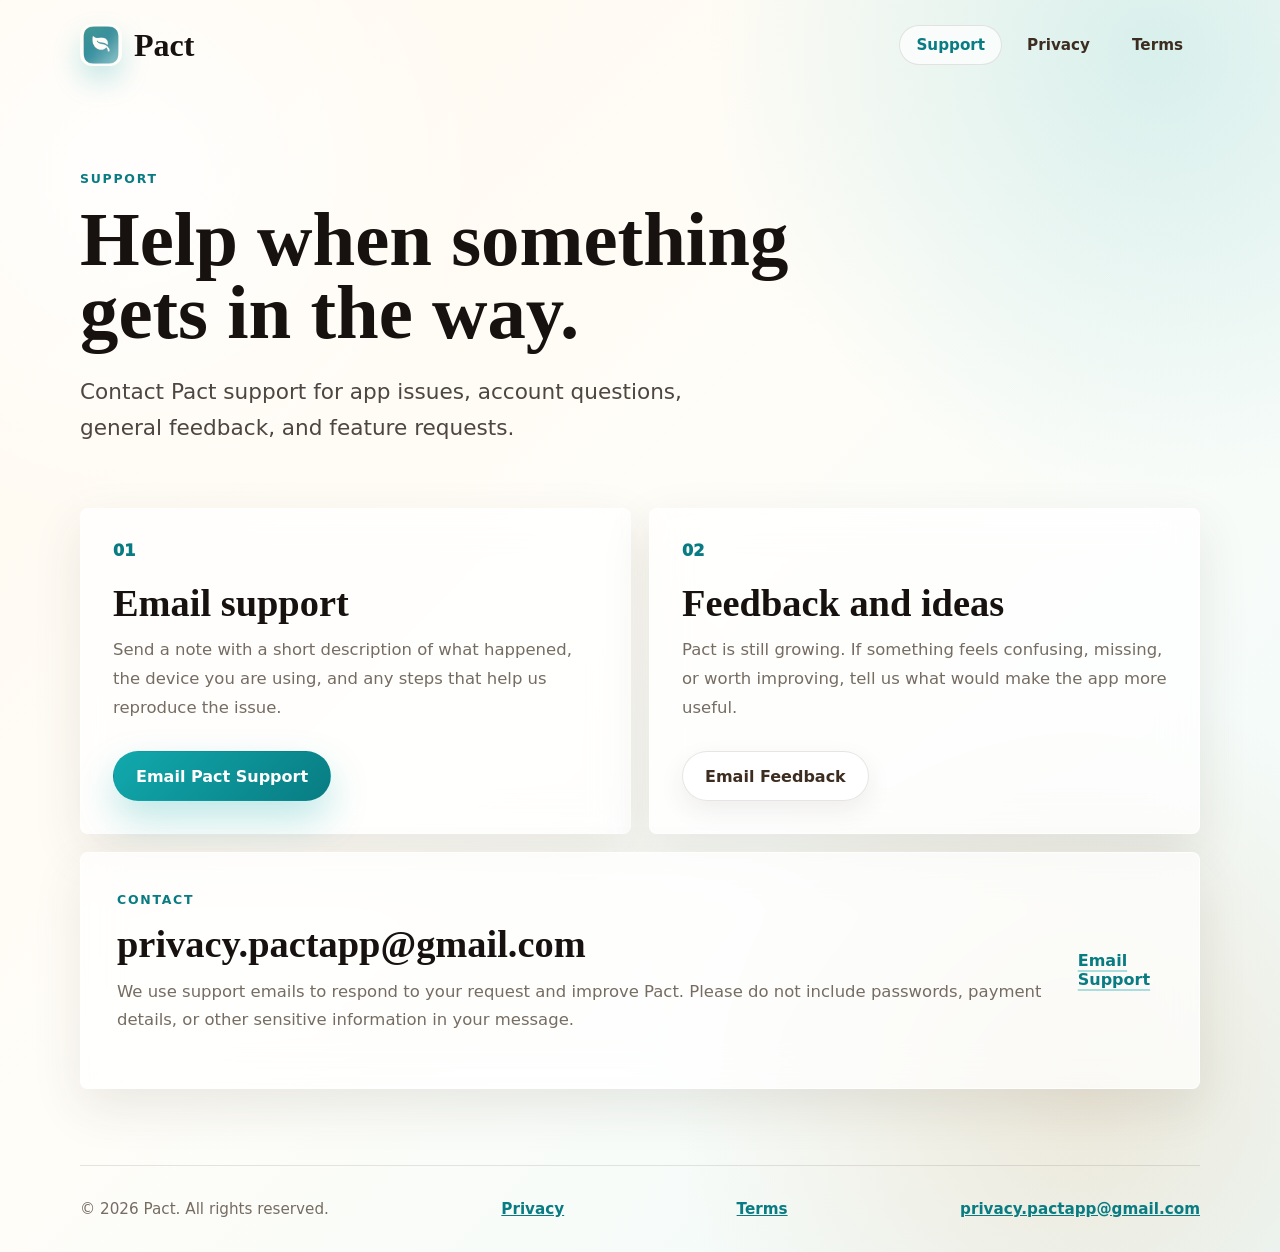
==== support/index.html @ a6460314 "Compact landing page for ad review" ====
<!doctype html>
<html lang="en">
  <head>
    <meta charset="utf-8">
    <meta name="viewport" content="width=device-width, initial-scale=1">
    <title>Support | Pact</title>
    <meta name="description" content="Get help with Pact, send feedback, or contact app support.">
    <link rel="icon" href="/assets/icon.png" type="image/png">
    <link rel="stylesheet" href="/assets/styles.css">
  </head>
  <body>
    <header class="site-header">
      <a class="brand" href="/" aria-label="Pact home">
        <img class="brand-mark" src="/assets/icon.png" alt="" width="40" height="40">
        <span>Pact</span>
      </a>
      <nav class="nav" aria-label="Main navigation">
        <a href="/support/" aria-current="page">Support</a>
        <a href="https://pact-fbaec.web.app/privacy/">Privacy</a>
        <a href="https://pact-fbaec.web.app/terms/">Terms</a>
      </nav>
    </header>

    <main class="page">
      <section class="page-hero">
        <p class="eyebrow">Support</p>
        <h1>Help when something gets in the way.</h1>
        <p class="lede">
          Contact Pact support for app issues, account questions, general
          feedback, and feature requests.
        </p>
      </section>

      <section class="support-grid">
        <article class="support-card">
          <span class="card-number">01</span>
          <h2>Email support</h2>
          <p>
            Send a note with a short description of what happened, the device
            you are using, and any steps that help us reproduce the issue.
          </p>
          <a class="button primary" href="mailto:privacy.pactapp@gmail.com?subject=Pact%20Support%20Request">Email Pact Support</a>
        </article>

        <article class="support-card">
          <span class="card-number">02</span>
          <h2>Feedback and ideas</h2>
          <p>
            Pact is still growing. If something feels confusing, missing, or
            worth improving, tell us what would make the app more useful.
          </p>
          <a class="button secondary" href="mailto:privacy.pactapp@gmail.com?subject=Pact%20Feedback">Email Feedback</a>
        </article>
      </section>

      <section class="contact-panel">
        <div>
          <p class="section-label">Contact</p>
          <h2>privacy.pactapp@gmail.com</h2>
          <p>
            We use support emails to respond to your request and improve Pact.
            Please do not include passwords, payment details, or other sensitive
            information in your message.
          </p>
        </div>
        <a class="text-link" href="mailto:privacy.pactapp@gmail.com">Email Support</a>
      </section>
    </main>

    <footer class="site-footer">
      <span>&copy; 2026 Pact. All rights reserved.</span>
      <a href="https://pact-fbaec.web.app/privacy/">Privacy</a>
      <a href="https://pact-fbaec.web.app/terms/">Terms</a>
      <a href="mailto:privacy.pactapp@gmail.com">privacy.pactapp@gmail.com</a>
    </footer>
  </body>
</html>
---- assets/styles.css ----
:root {
  color-scheme: light;
  --ink: #17120f;
  --espresso: #3d2d21;
  --muted: #766c62;
  --paper: #fff8ed;
  --paper-strong: #fffdf8;
  --line: rgba(61, 45, 33, 0.12);
  --teal: #11a9ad;
  --teal-deep: #087c82;
  --teal-soft: rgba(17, 169, 173, 0.14);
  --gold: #d28a3d;
  --shadow: 0 28px 80px rgba(61, 45, 33, 0.15);
  --display: Georgia, "Times New Roman", serif;
  --sans: Inter, ui-sans-serif, system-ui, -apple-system, BlinkMacSystemFont, "Segoe UI", sans-serif;
  font-family: var(--sans);
}

* {
  box-sizing: border-box;
}

html {
  background: var(--paper);
}

body {
  min-height: 100vh;
  margin: 0;
  color: var(--ink);
  background:
    radial-gradient(circle at 10% 14%, rgba(255, 255, 255, 0.92), transparent 22rem),
    radial-gradient(circle at 90% 4%, rgba(17, 169, 173, 0.16), transparent 28rem),
    radial-gradient(circle at 85% 88%, rgba(210, 138, 61, 0.16), transparent 26rem),
    linear-gradient(135deg, #fff9ef 0%, #fffdf8 46%, #eefafa 100%);
}

body::before,
body::after {
  position: fixed;
  z-index: -1;
  width: 18rem;
  height: 18rem;
  content: "";
  border-radius: 50%;
  filter: blur(36px);
  opacity: 0.5;
}

body::before {
  top: 14rem;
  left: -7rem;
  background: rgba(17, 169, 173, 0.18);
}

body::after {
  right: -8rem;
  bottom: 5rem;
  background: rgba(210, 138, 61, 0.16);
}

a {
  color: inherit;
}

.site-header,
.site-footer,
.hero,
.page {
  width: min(1120px, calc(100% - 32px));
  margin: 0 auto;
}

.site-header {
  display: flex;
  align-items: center;
  justify-content: space-between;
  gap: 20px;
  padding: 24px 0;
}

.brand,
.nav,
.actions,
.site-footer,
.url-list {
  display: flex;
  align-items: center;
}

.brand {
  gap: 12px;
  color: var(--ink);
  font-family: var(--display);
  font-size: 2rem;
  font-weight: 800;
  text-decoration: none;
}

.brand-mark {
  width: 42px;
  height: 42px;
  border-radius: 12px;
  box-shadow: 0 14px 28px rgba(17, 169, 173, 0.24);
  object-fit: cover;
}

.nav {
  gap: 8px;
}

.nav a {
  min-height: 40px;
  padding: 10px 16px;
  color: var(--espresso);
  border: 1px solid transparent;
  border-radius: 999px;
  font-size: 0.95rem;
  font-weight: 800;
  text-decoration: none;
}

.nav a:hover,
.nav a[aria-current="page"] {
  color: var(--teal-deep);
  background: rgba(255, 255, 255, 0.7);
  border-color: var(--line);
}

.hero {
  display: grid;
  grid-template-columns: minmax(0, 1fr) minmax(320px, 430px);
  gap: 52px;
  align-items: center;
  min-height: 690px;
  padding: 42px 0 82px;
}

.hero-copy {
  max-width: 720px;
}

.eyebrow,
.section-label {
  margin: 0 0 14px;
  color: var(--teal-deep);
  font-size: 0.78rem;
  font-weight: 900;
  letter-spacing: 0.14em;
  text-transform: uppercase;
}

h1,
h2,
p {
  margin-top: 0;
}

h1,
h2 {
  font-family: var(--display);
  letter-spacing: 0;
}

h1 {
  max-width: 790px;
  margin-bottom: 24px;
  font-size: clamp(3.3rem, 7vw, 6.9rem);
  line-height: 0.95;
}

h2 {
  margin-bottom: 14px;
  font-size: clamp(1.85rem, 3vw, 3rem);
  line-height: 1;
}

p {
  color: var(--muted);
  font-size: 1.03rem;
  line-height: 1.75;
}

.lede {
  max-width: 660px;
  color: #4e4640;
  font-size: clamp(1.1rem, 2vw, 1.35rem);
  line-height: 1.68;
}

.actions {
  flex-wrap: wrap;
  gap: 12px;
  margin-top: 32px;
}

.button {
  display: inline-flex;
  align-items: center;
  justify-content: center;
  min-height: 50px;
  padding: 0 22px;
  border: 1px solid transparent;
  border-radius: 999px;
  font-weight: 900;
  text-decoration: none;
}

.button.primary {
  color: #fff;
  background: linear-gradient(135deg, var(--teal) 0%, var(--teal-deep) 100%);
  box-shadow: 0 18px 38px rgba(17, 169, 173, 0.28);
}

.button.primary:hover {
  filter: brightness(0.95);
}

.button.secondary {
  color: var(--espresso);
  background: rgba(255, 255, 255, 0.72);
  border-color: var(--line);
  box-shadow: 0 10px 26px rgba(61, 45, 33, 0.08);
}

.hero-panel {
  position: relative;
  display: grid;
  min-height: 540px;
  place-items: center;
  border: 1px solid rgba(255, 255, 255, 0.7);
  border-radius: 8px;
  background:
    radial-gradient(circle at 24% 18%, rgba(255, 255, 255, 0.96), transparent 15rem),
    linear-gradient(145deg, rgba(255, 245, 229, 0.86), rgba(219, 250, 249, 0.92));
  box-shadow: var(--shadow);
  overflow: hidden;
}

.hero-panel::before,
.hero-panel::after {
  position: absolute;
  content: "";
  border-radius: 999px;
  background: rgba(17, 169, 173, 0.18);
  transform: rotate(-18deg);
}

.hero-panel::before {
  top: 52px;
  right: 48px;
  width: 86px;
  height: 28px;
}

.hero-panel::after {
  bottom: 64px;
  left: 44px;
  width: 132px;
  height: 22px;
  background: rgba(210, 138, 61, 0.18);
}

.device-shell {
  position: relative;
  z-index: 1;
  width: min(300px, 78vw);
  min-height: 530px;
  padding: 62px 22px 26px;
  border: 10px solid rgba(255, 255, 255, 0.88);
  border-radius: 46px;
  background: rgba(255, 253, 248, 0.88);
  box-shadow: 0 30px 80px rgba(61, 45, 33, 0.2);
  outline: 2px solid rgba(17, 169, 173, 0.38);
}

.device-top {
  position: absolute;
  top: 20px;
  left: 50%;
  width: 86px;
  height: 25px;
  border-radius: 999px;
  background: #15110f;
  transform: translateX(-50%);
}

.screen-card,
.screen-stat,
.screen-list {
  border: 1px solid var(--line);
  border-radius: 8px;
  background: rgba(255, 255, 255, 0.74);
  box-shadow: 0 16px 42px rgba(61, 45, 33, 0.1);
}

.screen-card {
  padding: 22px;
  text-align: center;
}

.screen-card img {
  border-radius: 16px;
}

.screen-card p {
  margin: 12px 0 2px;
  color: var(--espresso);
  font-family: var(--display);
  font-size: 1.7rem;
  font-weight: 800;
  line-height: 1;
}

.screen-card strong {
  display: block;
  color: var(--teal-deep);
  font-family: var(--display);
  font-size: 4.2rem;
  line-height: 1;
}

.screen-card span,
.screen-stat span,
.screen-stat small,
.screen-list span {
  color: var(--muted);
  font-size: 0.8rem;
  font-weight: 850;
  text-transform: uppercase;
}

.screen-stat {
  width: 140px;
  margin: -18px -14px 14px auto;
  padding: 16px;
}

.screen-stat strong {
  display: block;
  color: var(--teal);
  font-family: var(--display);
  font-size: 3.6rem;
  line-height: 0.95;
}

.screen-list {
  padding: 16px;
}

.screen-list p {
  margin: 10px 0 0;
  padding-bottom: 10px;
  color: var(--espresso);
  border-bottom: 1px solid var(--line);
  font-weight: 800;
  line-height: 1.2;
}

.screen-list p:last-child {
  border-bottom: 0;
  padding-bottom: 0;
}

.content-band {
  padding: 68px 0;
  background: rgba(255, 255, 255, 0.46);
  border-top: 1px solid var(--line);
  border-bottom: 1px solid var(--line);
  backdrop-filter: blur(18px);
}

.split {
  display: grid;
  width: min(1120px, calc(100% - 32px));
  margin: 0 auto;
  grid-template-columns: repeat(2, minmax(0, 1fr));
  gap: 48px;
}

.text-link {
  color: var(--teal-deep);
  font-weight: 900;
  text-decoration-color: rgba(17, 169, 173, 0.35);
  text-decoration-thickness: 2px;
  text-underline-offset: 4px;
}

.url-list {
  flex-wrap: wrap;
  gap: 10px;
  margin-top: 20px;
}

code {
  display: inline-block;
  padding: 11px 13px;
  color: var(--teal-deep);
  background: var(--teal-soft);
  border-radius: 8px;
  font: 800 0.9rem ui-monospace, SFMono-Regular, Menlo, Consolas, monospace;
}

.page {
  padding-bottom: 76px;
}

.page-hero {
  max-width: 820px;
  padding: 78px 0 40px;
}

.page-hero h1 {
  font-size: clamp(3.1rem, 6vw, 5.8rem);
}

.support-grid {
  display: grid;
  grid-template-columns: repeat(2, minmax(0, 1fr));
  gap: 18px;
}

.support-card,
.contact-panel {
  background: rgba(255, 255, 255, 0.72);
  border: 1px solid rgba(255, 255, 255, 0.78);
  border-radius: 8px;
  box-shadow: 0 18px 50px rgba(61, 45, 33, 0.1);
  backdrop-filter: blur(18px);
}

.support-card {
  padding: 32px;
}

.card-number {
  display: inline-flex;
  margin-bottom: 24px;
  color: var(--teal-deep);
  font-weight: 950;
}

.support-card .button {
  margin-top: 12px;
}

.contact-panel {
  display: flex;
  align-items: center;
  justify-content: space-between;
  gap: 32px;
  margin-top: 18px;
  padding: 36px;
}

.contact-panel h2 {
  overflow-wrap: anywhere;
}

.site-footer {
  justify-content: space-between;
  gap: 18px;
  padding: 34px 0;
  color: var(--muted);
  border-top: 1px solid var(--line);
  font-size: 0.95rem;
}

.site-footer a {
  color: var(--teal-deep);
  font-weight: 800;
}

@media (max-width: 840px) {
  .hero,
  .split,
  .support-grid {
    grid-template-columns: 1fr;
  }

  .hero {
    min-height: auto;
    padding-top: 30px;
  }

  .hero-panel {
    min-height: 500px;
  }

  .contact-panel,
  .site-footer {
    align-items: flex-start;
    flex-direction: column;
  }
}

@media (max-width: 560px) {
  .site-header {
    align-items: flex-start;
    flex-direction: column;
  }

  .brand {
    font-size: 1.75rem;
  }

  .nav {
    width: 100%;
  }

  .nav a {
    flex: 1;
    text-align: center;
  }

  h1,
  .page-hero h1 {
    font-size: 3.1rem;
  }

  .support-card,
  .contact-panel {
    padding: 24px;
  }
}
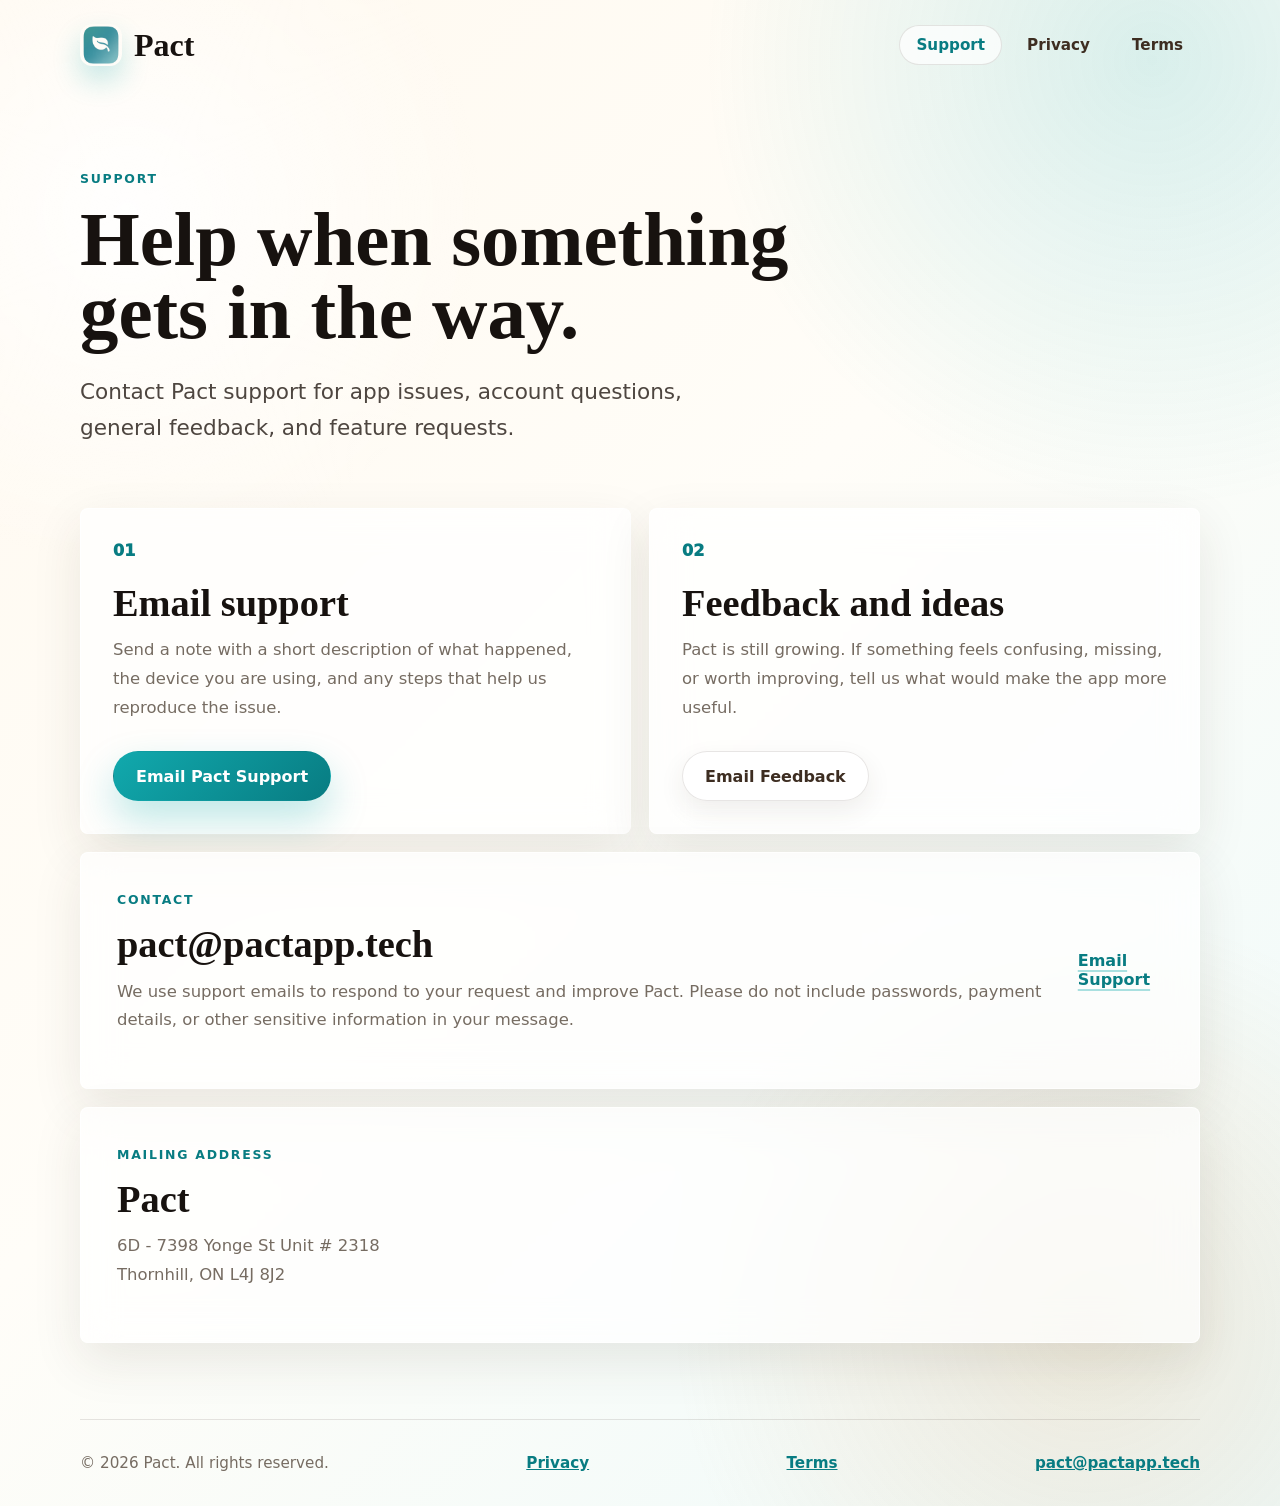
==== commit 80831b4b: "Update landing page for TikTok review" ====
--- a/support/index.html
+++ b/support/index.html
@@ -16,8 +16,8 @@
       </a>
       <nav class="nav" aria-label="Main navigation">
         <a href="/support/" aria-current="page">Support</a>
-        <a href="https://pact-fbaec.web.app/privacy/">Privacy</a>
-        <a href="https://pact-fbaec.web.app/terms/">Terms</a>
+        <a href="/privacy/">Privacy</a>
+        <a href="/terms/">Terms</a>
       </nav>
     </header>
 
@@ -39,7 +39,7 @@
             Send a note with a short description of what happened, the device
             you are using, and any steps that help us reproduce the issue.
           </p>
-          <a class="button primary" href="mailto:privacy.pactapp@gmail.com?subject=Pact%20Support%20Request">Email Pact Support</a>
+          <a class="button primary" href="mailto:pact@pactapp.tech?subject=Pact%20Support%20Request">Email Pact Support</a>
         </article>
 
         <article class="support-card">
@@ -49,29 +49,40 @@
             Pact is still growing. If something feels confusing, missing, or
             worth improving, tell us what would make the app more useful.
           </p>
-          <a class="button secondary" href="mailto:privacy.pactapp@gmail.com?subject=Pact%20Feedback">Email Feedback</a>
+          <a class="button secondary" href="mailto:pact@pactapp.tech?subject=Pact%20Feedback">Email Feedback</a>
         </article>
       </section>
 
       <section class="contact-panel">
         <div>
           <p class="section-label">Contact</p>
-          <h2>privacy.pactapp@gmail.com</h2>
+          <h2>pact@pactapp.tech</h2>
           <p>
             We use support emails to respond to your request and improve Pact.
             Please do not include passwords, payment details, or other sensitive
             information in your message.
           </p>
         </div>
-        <a class="text-link" href="mailto:privacy.pactapp@gmail.com">Email Support</a>
+        <a class="text-link" href="mailto:pact@pactapp.tech">Email Support</a>
+      </section>
+
+      <section class="contact-panel">
+        <div>
+          <p class="section-label">Mailing address</p>
+          <h2>Pact</h2>
+          <p>
+            6D - 7398 Yonge St Unit # 2318<br>
+            Thornhill, ON L4J 8J2
+          </p>
+        </div>
       </section>
     </main>
 
     <footer class="site-footer">
       <span>&copy; 2026 Pact. All rights reserved.</span>
-      <a href="https://pact-fbaec.web.app/privacy/">Privacy</a>
-      <a href="https://pact-fbaec.web.app/terms/">Terms</a>
-      <a href="mailto:privacy.pactapp@gmail.com">privacy.pactapp@gmail.com</a>
+      <a href="/privacy/">Privacy</a>
+      <a href="/terms/">Terms</a>
+      <a href="mailto:pact@pactapp.tech">pact@pactapp.tech</a>
     </footer>
   </body>
 </html>
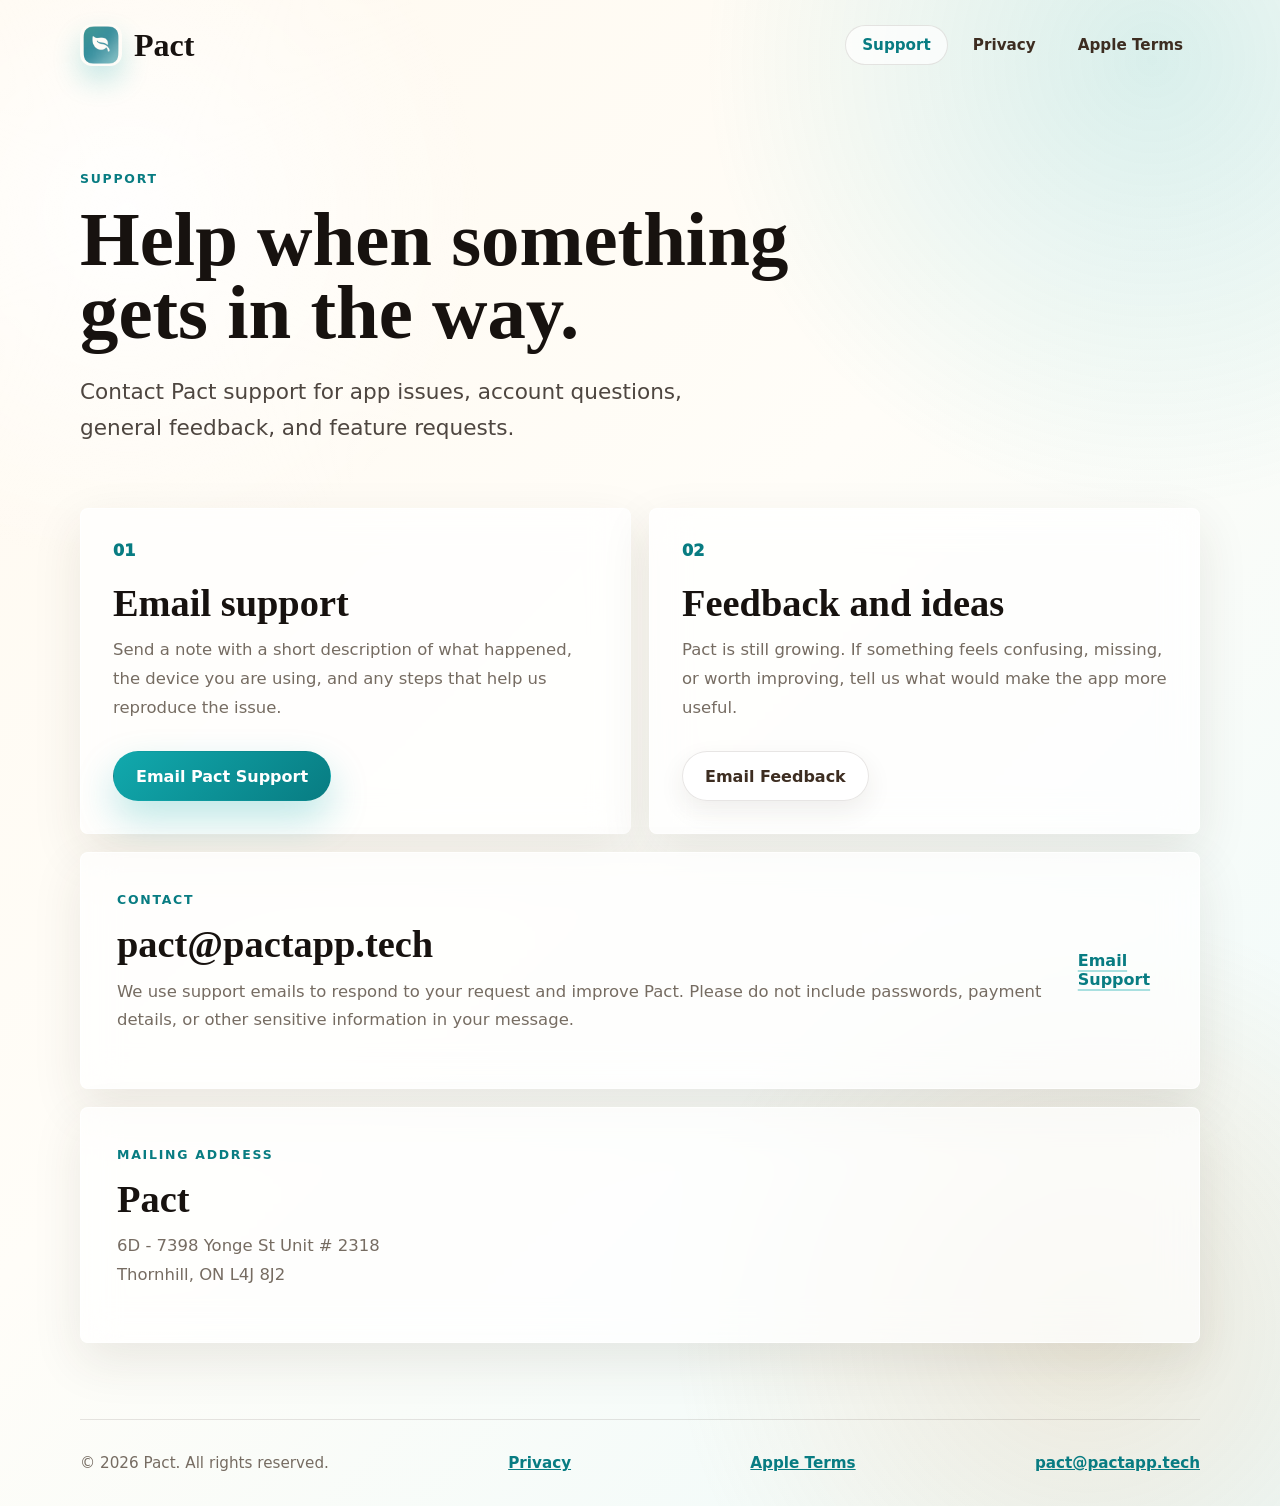
==== commit eeb9a18b: "Finalize landing page for TikTok resubmission" ====
--- a/support/index.html
+++ b/support/index.html
@@ -16,8 +16,8 @@
       </a>
       <nav class="nav" aria-label="Main navigation">
         <a href="/support/" aria-current="page">Support</a>
-        <a href="/privacy/">Privacy</a>
-        <a href="/terms/">Terms</a>
+        <a href="https://pact-fbaec.web.app/privacy/" target="_blank" rel="noopener">Privacy</a>
+        <a href="https://www.apple.com/legal/internet-services/itunes/dev/stdeula/" target="_blank" rel="noopener">Apple Terms</a>
       </nav>
     </header>
 
@@ -80,8 +80,8 @@
 
     <footer class="site-footer">
       <span>&copy; 2026 Pact. All rights reserved.</span>
-      <a href="/privacy/">Privacy</a>
-      <a href="/terms/">Terms</a>
+      <a href="https://pact-fbaec.web.app/privacy/" target="_blank" rel="noopener">Privacy</a>
+      <a href="https://www.apple.com/legal/internet-services/itunes/dev/stdeula/" target="_blank" rel="noopener">Apple Terms</a>
       <a href="mailto:pact@pactapp.tech">pact@pactapp.tech</a>
     </footer>
   </body>
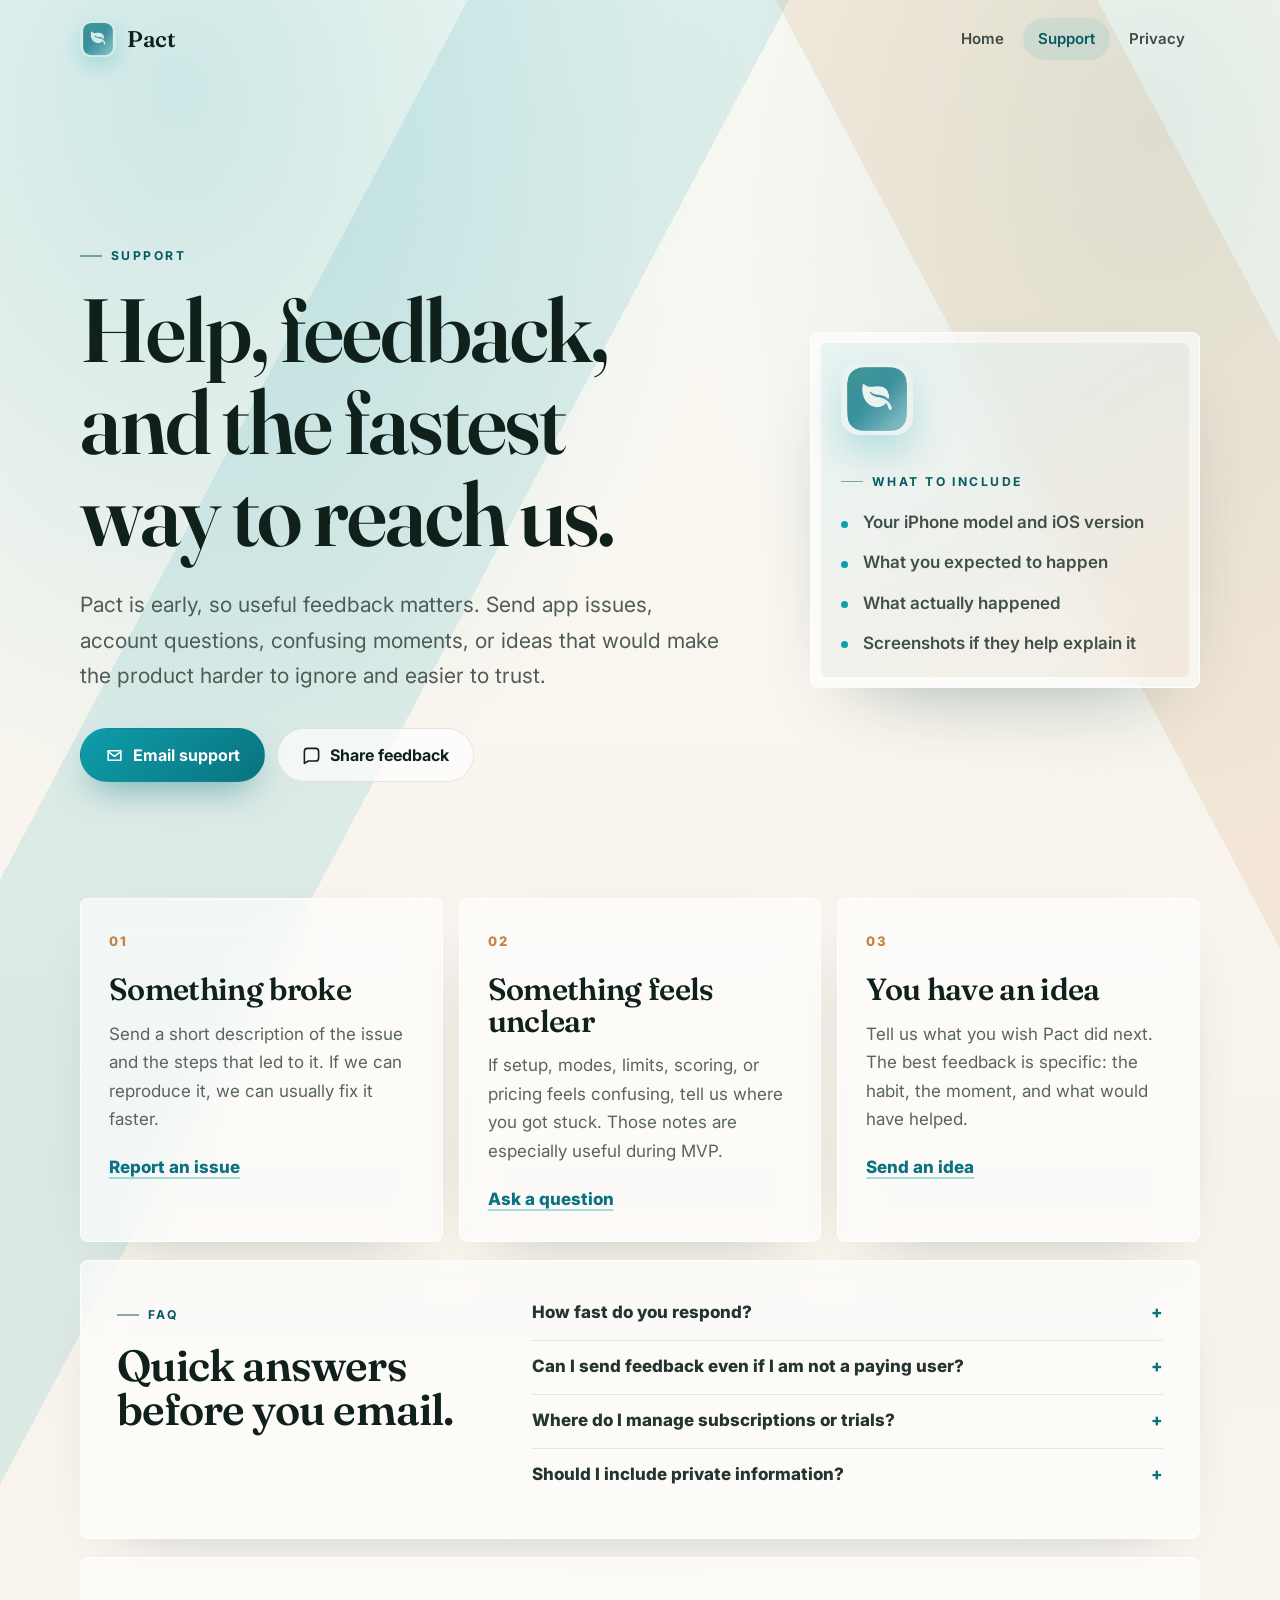
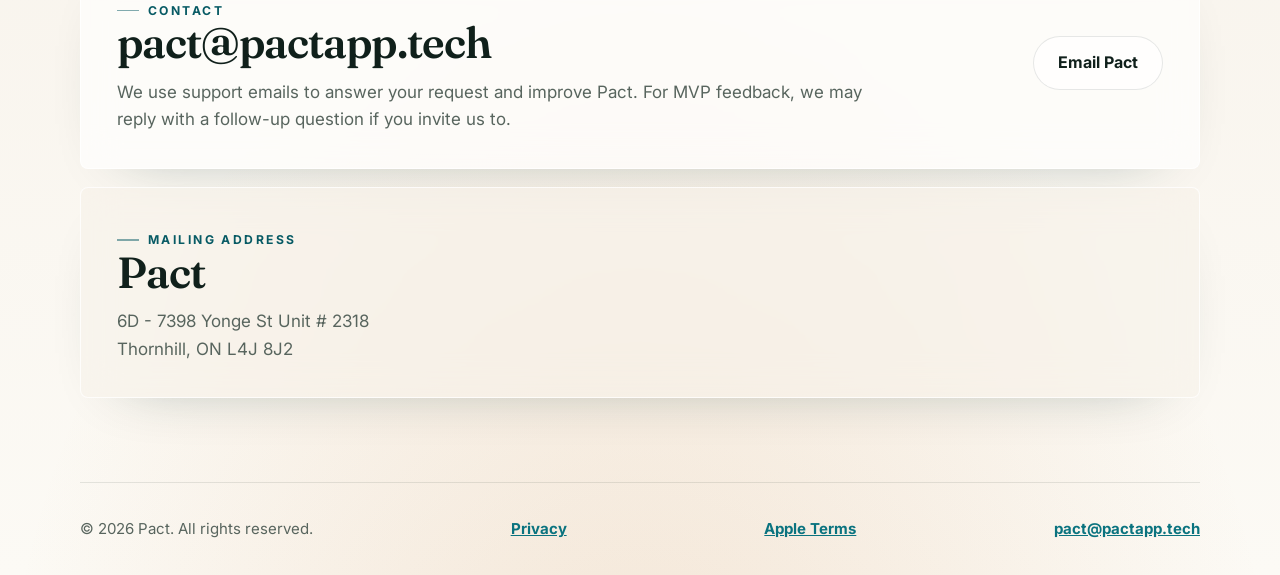
==== commit a4d88ac1: "Refactor site pages and update shared styling" ====
--- a/support/index.html
+++ b/support/index.html
@@ -4,53 +4,115 @@
     <meta charset="utf-8">
     <meta name="viewport" content="width=device-width, initial-scale=1">
     <title>Support | Pact</title>
-    <meta name="description" content="Get help with Pact, send feedback, or contact app support.">
-    <link rel="icon" href="/assets/icon.png" type="image/png">
-    <link rel="stylesheet" href="/assets/styles.css">
+    <meta name="description" content="Get help with Pact, send MVP feedback, or contact app support.">
+    <link rel="icon" href="../assets/icon.png" type="image/png">
+    <link rel="preconnect" href="https://fonts.googleapis.com">
+    <link rel="preconnect" href="https://fonts.gstatic.com" crossorigin>
+    <link href="https://fonts.googleapis.com/css2?family=Fraunces:opsz,wght@9..144,400;9..144,500;9..144,600;9..144,700&family=Inter:wght@400;500;600;700;800&display=swap" rel="stylesheet">
+    <link rel="stylesheet" href="../assets/styles.css">
   </head>
   <body>
     <header class="site-header">
-      <a class="brand" href="/" aria-label="Pact home">
-        <img class="brand-mark" src="/assets/icon.png" alt="" width="40" height="40">
+      <a class="brand" href="../" aria-label="Pact home">
+        <img class="brand-mark" src="../assets/icon.png" alt="" width="40" height="40">
         <span>Pact</span>
       </a>
       <nav class="nav" aria-label="Main navigation">
-        <a href="/support/" aria-current="page">Support</a>
+        <a href="../">Home</a>
+        <a href="./" aria-current="page">Support</a>
         <a href="https://pact-fbaec.web.app/privacy/" target="_blank" rel="noopener">Privacy</a>
-        <a href="https://www.apple.com/legal/internet-services/itunes/dev/stdeula/" target="_blank" rel="noopener">Apple Terms</a>
       </nav>
     </header>
 
-    <main class="page">
-      <section class="page-hero">
-        <p class="eyebrow">Support</p>
-        <h1>Help when something gets in the way.</h1>
-        <p class="lede">
-          Contact Pact support for app issues, account questions, general
-          feedback, and feature requests.
-        </p>
+    <main class="page support-page">
+      <section class="support-hero">
+        <div class="support-hero-copy">
+          <p class="eyebrow">Support</p>
+          <h1>Help, feedback, and the fastest way to reach us.</h1>
+          <p class="lede">
+            Pact is early, so useful feedback matters. Send app issues, account questions, confusing moments,
+            or ideas that would make the product harder to ignore and easier to trust.
+          </p>
+          <div class="actions">
+            <a class="button primary" href="mailto:pact@pactapp.tech?subject=Pact%20Support%20Request">
+              <svg viewBox="0 0 24 24" aria-hidden="true"><path d="M4 6h16v12H4z"></path><path d="m4 7 8 6 8-6"></path></svg>
+              Email support
+            </a>
+            <a class="button secondary" href="mailto:pact@pactapp.tech?subject=Pact%20MVP%20Feedback&body=What%20were%20you%20trying%20to%20do%3F%0A%0AWhat%20felt%20confusing%20or%20missing%3F%0A%0AWould%20you%20be%20open%20to%20a%20follow-up%3F">
+              <svg viewBox="0 0 24 24" aria-hidden="true"><path d="M21 15a4 4 0 0 1-4 4H8l-5 3V7a4 4 0 0 1 4-4h10a4 4 0 0 1 4 4z"></path></svg>
+              Share feedback
+            </a>
+          </div>
+        </div>
+
+        <aside class="support-snapshot" aria-label="Support response details">
+          <img src="../assets/icon.png" alt="" width="72" height="72">
+          <p class="section-label">What to include</p>
+          <ul>
+            <li>Your iPhone model and iOS version</li>
+            <li>What you expected to happen</li>
+            <li>What actually happened</li>
+            <li>Screenshots if they help explain it</li>
+          </ul>
+        </aside>
       </section>
 
-      <section class="support-grid">
+      <section class="support-grid" aria-label="Support options">
         <article class="support-card">
           <span class="card-number">01</span>
-          <h2>Email support</h2>
+          <h2>Something broke</h2>
           <p>
-            Send a note with a short description of what happened, the device
-            you are using, and any steps that help us reproduce the issue.
+            Send a short description of the issue and the steps that led to it. If we can reproduce it,
+            we can usually fix it faster.
           </p>
-          <a class="button primary" href="mailto:pact@pactapp.tech?subject=Pact%20Support%20Request">Email Pact Support</a>
+          <a class="text-link" href="mailto:pact@pactapp.tech?subject=Pact%20Bug%20Report">Report an issue</a>
         </article>
 
         <article class="support-card">
           <span class="card-number">02</span>
-          <h2>Feedback and ideas</h2>
+          <h2>Something feels unclear</h2>
           <p>
-            Pact is still growing. If something feels confusing, missing, or
-            worth improving, tell us what would make the app more useful.
+            If setup, modes, limits, scoring, or pricing feels confusing, tell us where you got stuck.
+            Those notes are especially useful during MVP.
           </p>
-          <a class="button secondary" href="mailto:pact@pactapp.tech?subject=Pact%20Feedback">Email Feedback</a>
+          <a class="text-link" href="mailto:pact@pactapp.tech?subject=Pact%20Question">Ask a question</a>
         </article>
+
+        <article class="support-card">
+          <span class="card-number">03</span>
+          <h2>You have an idea</h2>
+          <p>
+            Tell us what you wish Pact did next. The best feedback is specific: the habit, the moment,
+            and what would have helped.
+          </p>
+          <a class="text-link" href="mailto:pact@pactapp.tech?subject=Pact%20Feature%20Idea">Send an idea</a>
+        </article>
+      </section>
+
+      <section class="faq-section" aria-labelledby="faq-title">
+        <div>
+          <p class="eyebrow">FAQ</p>
+          <h2 id="faq-title">Quick answers before you email.</h2>
+        </div>
+
+        <div class="faq-list">
+          <details>
+            <summary>How fast do you respond?</summary>
+            <p>We try to respond as quickly as possible, especially for bug reports and billing questions.</p>
+          </details>
+          <details>
+            <summary>Can I send feedback even if I am not a paying user?</summary>
+            <p>Yes. Early feedback from free users is useful because it shows where Pact needs to be clearer.</p>
+          </details>
+          <details>
+            <summary>Where do I manage subscriptions or trials?</summary>
+            <p>Trials and subscriptions are managed in your Apple App Store account settings.</p>
+          </details>
+          <details>
+            <summary>Should I include private information?</summary>
+            <p>No. Please do not send passwords, payment details, or anything you would not want handled by email.</p>
+          </details>
+        </div>
       </section>
 
       <section class="contact-panel">
@@ -58,15 +120,14 @@
           <p class="section-label">Contact</p>
           <h2>pact@pactapp.tech</h2>
           <p>
-            We use support emails to respond to your request and improve Pact.
-            Please do not include passwords, payment details, or other sensitive
-            information in your message.
+            We use support emails to answer your request and improve Pact. For MVP feedback, we may reply
+            with a follow-up question if you invite us to.
           </p>
         </div>
-        <a class="text-link" href="mailto:pact@pactapp.tech">Email Support</a>
+        <a class="button secondary" href="mailto:pact@pactapp.tech">Email Pact</a>
       </section>
 
-      <section class="contact-panel">
+      <section class="contact-panel quiet">
         <div>
           <p class="section-label">Mailing address</p>
           <h2>Pact</h2>
--- a/assets/styles.css
+++ b/assets/styles.css
@@ -1,19 +1,18 @@
 :root {
   color-scheme: light;
-  --ink: #17120f;
-  --espresso: #3d2d21;
-  --muted: #766c62;
-  --paper: #fff8ed;
-  --paper-strong: #fffdf8;
-  --line: rgba(61, 45, 33, 0.12);
-  --teal: #11a9ad;
-  --teal-deep: #087c82;
-  --teal-soft: rgba(17, 169, 173, 0.14);
-  --gold: #d28a3d;
-  --shadow: 0 28px 80px rgba(61, 45, 33, 0.15);
-  --display: Georgia, "Times New Roman", serif;
-  --sans: Inter, ui-sans-serif, system-ui, -apple-system, BlinkMacSystemFont, "Segoe UI", sans-serif;
-  font-family: var(--sans);
+  --ink: #10201b;
+  --paper: #fcfaf5;
+  --paper-2: #f6f1e8;
+  --muted: #58655e;
+  --line: rgba(16, 32, 27, 0.1);
+  --teal: #0e9daa;
+  --teal-deep: #0a737f;
+  --teal-700: #075a64;
+  --sage: #7fb6ad;
+  --gold: #c9813d;
+  --display: "Fraunces", Georgia, serif;
+  --sans: "Inter", ui-sans-serif, system-ui, -apple-system, BlinkMacSystemFont, "Segoe UI", sans-serif;
+  --ease: cubic-bezier(0.22, 0.8, 0.24, 1);
 }
 
 * {
@@ -22,52 +21,74 @@
 
 html {
   background: var(--paper);
+  -webkit-font-smoothing: antialiased;
+  text-rendering: optimizeLegibility;
 }
 
 body {
   min-height: 100vh;
   margin: 0;
   color: var(--ink);
+  font-family: var(--sans);
+  font-size: 17px;
+  line-height: 1.6;
+  overflow-x: hidden;
   background:
-    radial-gradient(circle at 10% 14%, rgba(255, 255, 255, 0.92), transparent 22rem),
-    radial-gradient(circle at 90% 4%, rgba(17, 169, 173, 0.16), transparent 28rem),
-    radial-gradient(circle at 85% 88%, rgba(210, 138, 61, 0.16), transparent 26rem),
-    linear-gradient(135deg, #fff9ef 0%, #fffdf8 46%, #eefafa 100%);
-}
-
-body::before,
-body::after {
+    linear-gradient(118deg, transparent 0 16%, rgba(14, 157, 170, 0.12) 16% 27%, transparent 27% 100%),
+    linear-gradient(242deg, transparent 0 15%, rgba(201, 129, 61, 0.13) 15% 26%, transparent 26% 100%),
+    radial-gradient(62% 48% at 14% 4%, rgba(14, 157, 170, 0.2), transparent 72%),
+    radial-gradient(54% 46% at 90% 6%, rgba(127, 182, 173, 0.22), transparent 72%),
+    radial-gradient(72% 54% at 50% 110%, rgba(201, 129, 61, 0.18), transparent 70%),
+    linear-gradient(180deg, #fdfbf6 0%, #f7f2ea 58%, #fcfaf5 100%);
+  background-size: 120% 120%, 120% 120%, 100% 100%, 100% 100%, 100% 100%, 100% 100%;
+  animation: pageDrift 24s ease-in-out infinite alternate;
+}
+
+body::before {
   position: fixed;
+  inset: 0;
   z-index: -1;
-  width: 18rem;
-  height: 18rem;
   content: "";
-  border-radius: 50%;
-  filter: blur(36px);
-  opacity: 0.5;
-}
-
-body::before {
-  top: 14rem;
-  left: -7rem;
-  background: rgba(17, 169, 173, 0.18);
-}
-
-body::after {
-  right: -8rem;
-  bottom: 5rem;
-  background: rgba(210, 138, 61, 0.16);
+  background-image:
+    linear-gradient(rgba(16, 32, 27, 0.03) 1px, transparent 1px),
+    linear-gradient(90deg, rgba(16, 32, 27, 0.03) 1px, transparent 1px);
+  background-size: 80px 80px;
+  mask-image: linear-gradient(to bottom, rgba(0, 0, 0, 0.72), transparent 82%);
+}
+
+@keyframes pageDrift {
+  from {
+    background-position: 0% 0%, 100% 0%, 0 0, 0 0, 0 0, 0 0;
+  }
+  to {
+    background-position: 18% 10%, 84% 8%, 0 0, 0 0, 0 0, 0 0;
+  }
+}
+
+@media (prefers-reduced-motion: reduce) {
+  *,
+  *::before,
+  *::after {
+    scroll-behavior: auto !important;
+    animation-duration: 0.01ms !important;
+    animation-iteration-count: 1 !important;
+    transition-duration: 0.01ms !important;
+  }
 }
 
 a {
   color: inherit;
 }
 
+img,
+svg {
+  display: block;
+}
+
 .site-header,
 .site-footer,
-.hero,
 .page {
-  width: min(1120px, calc(100% - 32px));
+  width: min(1120px, calc(100% - 44px));
   margin: 0 auto;
 }
 
@@ -75,79 +96,93 @@
   display: flex;
   align-items: center;
   justify-content: space-between;
-  gap: 20px;
-  padding: 24px 0;
+  gap: 18px;
+  padding: 18px 0;
 }
 
 .brand,
 .nav,
 .actions,
-.site-footer,
-.url-list {
+.site-footer {
   display: flex;
   align-items: center;
 }
 
 .brand {
-  gap: 12px;
+  gap: 11px;
   color: var(--ink);
   font-family: var(--display);
-  font-size: 2rem;
-  font-weight: 800;
+  font-size: 1.42rem;
+  font-weight: 600;
+  letter-spacing: -0.02em;
   text-decoration: none;
 }
 
 .brand-mark {
-  width: 42px;
-  height: 42px;
-  border-radius: 12px;
-  box-shadow: 0 14px 28px rgba(17, 169, 173, 0.24);
+  width: 36px;
+  height: 36px;
+  border-radius: 11px;
+  box-shadow: 0 8px 20px rgba(14, 157, 170, 0.24);
   object-fit: cover;
 }
 
 .nav {
-  gap: 8px;
+  gap: 4px;
 }
 
 .nav a {
-  min-height: 40px;
-  padding: 10px 16px;
-  color: var(--espresso);
-  border: 1px solid transparent;
+  padding: 9px 15px;
   border-radius: 999px;
-  font-size: 0.95rem;
-  font-weight: 800;
+  color: #3f4a47;
+  font-size: 0.94rem;
+  font-weight: 600;
   text-decoration: none;
+  transition: background 180ms ease, color 180ms ease;
 }
 
 .nav a:hover,
 .nav a[aria-current="page"] {
-  color: var(--teal-deep);
-  background: rgba(255, 255, 255, 0.7);
-  border-color: var(--line);
-}
-
-.hero {
+  color: var(--teal-700);
+  background: rgba(14, 157, 170, 0.1);
+}
+
+.support-page {
+  padding: 72px 0 84px;
+}
+
+.support-hero {
   display: grid;
-  grid-template-columns: minmax(0, 1fr) minmax(320px, 430px);
-  gap: 52px;
+  grid-template-columns: minmax(0, 1fr) minmax(300px, 390px);
+  gap: clamp(34px, 6vw, 78px);
   align-items: center;
-  min-height: 690px;
-  padding: 42px 0 82px;
-}
-
-.hero-copy {
-  max-width: 720px;
+  min-height: min(720px, calc(100svh - 88px));
+}
+
+.support-hero-copy {
+  min-width: 0;
+  max-width: 780px;
 }
 
 .eyebrow,
 .section-label {
-  margin: 0 0 14px;
-  color: var(--teal-deep);
-  font-size: 0.78rem;
-  font-weight: 900;
-  letter-spacing: 0.14em;
+  display: inline-flex;
+  align-items: center;
+  gap: 9px;
+  margin: 0 0 18px;
+  color: var(--teal-700);
+  font-size: 0.76rem;
+  font-weight: 700;
+  letter-spacing: 0.2em;
   text-transform: uppercase;
+}
+
+.eyebrow::before,
+.section-label::before {
+  content: "";
+  width: 22px;
+  height: 1.5px;
+  background: currentColor;
+  opacity: 0.5;
 }
 
 h1,
@@ -159,289 +194,231 @@
 h1,
 h2 {
   font-family: var(--display);
-  letter-spacing: 0;
+  font-weight: 600;
+  letter-spacing: -0.022em;
+  line-height: 1.03;
 }
 
 h1 {
-  max-width: 790px;
-  margin-bottom: 24px;
-  font-size: clamp(3.3rem, 7vw, 6.9rem);
-  line-height: 0.95;
+  max-width: 820px;
+  margin-bottom: 26px;
+  font-size: clamp(3.4rem, 7vw, 6.7rem);
+  overflow-wrap: normal;
+  text-wrap: balance;
 }
 
 h2 {
   margin-bottom: 14px;
-  font-size: clamp(1.85rem, 3vw, 3rem);
-  line-height: 1;
+  font-size: clamp(1.9rem, 3.4vw, 3.1rem);
 }
 
 p {
   color: var(--muted);
-  font-size: 1.03rem;
-  line-height: 1.75;
 }
 
 .lede {
-  max-width: 660px;
-  color: #4e4640;
-  font-size: clamp(1.1rem, 2vw, 1.35rem);
-  line-height: 1.68;
+  max-width: 720px;
+  color: #4f5b55;
+  font-size: clamp(1.08rem, 1.8vw, 1.32rem);
+  line-height: 1.7;
 }
 
 .actions {
   flex-wrap: wrap;
   gap: 12px;
-  margin-top: 32px;
+  margin-top: 34px;
 }
 
 .button {
   display: inline-flex;
   align-items: center;
   justify-content: center;
-  min-height: 50px;
-  padding: 0 22px;
+  gap: 9px;
+  min-height: 54px;
+  padding: 0 24px;
   border: 1px solid transparent;
   border-radius: 999px;
-  font-weight: 900;
+  font-size: 1rem;
+  font-weight: 700;
   text-decoration: none;
+  transition: transform 200ms var(--ease), box-shadow 200ms var(--ease), background 200ms ease;
+}
+
+.button svg {
+  width: 19px;
+  height: 19px;
+  fill: none;
+  stroke: currentColor;
+  stroke-linecap: round;
+  stroke-linejoin: round;
+  stroke-width: 2;
 }
 
 .button.primary {
   color: #fff;
-  background: linear-gradient(135deg, var(--teal) 0%, var(--teal-deep) 100%);
-  box-shadow: 0 18px 38px rgba(17, 169, 173, 0.28);
-}
-
-.button.primary:hover {
-  filter: brightness(0.95);
+  background: linear-gradient(135deg, var(--teal), var(--teal-deep));
+  box-shadow: 0 16px 34px -12px rgba(10, 114, 128, 0.55);
 }
 
 .button.secondary {
-  color: var(--espresso);
-  background: rgba(255, 255, 255, 0.72);
+  color: var(--ink);
+  background: rgba(255, 255, 255, 0.68);
   border-color: var(--line);
-  box-shadow: 0 10px 26px rgba(61, 45, 33, 0.08);
-}
-
-.hero-panel {
+}
+
+.button:hover {
+  transform: translateY(-2px);
+}
+
+.support-snapshot {
   position: relative;
+  min-width: 0;
+  padding: 30px;
+  border: 1px solid rgba(255, 255, 255, 0.74);
+  border-radius: 8px;
+  background: rgba(255, 255, 255, 0.62);
+  box-shadow: 0 34px 90px -50px rgba(7, 48, 43, 0.46);
+  backdrop-filter: blur(18px);
+}
+
+.support-snapshot::before {
+  position: absolute;
+  inset: 10px;
+  z-index: -1;
+  content: "";
+  border-radius: 6px;
+  background: linear-gradient(145deg, rgba(14, 157, 170, 0.08), rgba(201, 129, 61, 0.1));
+}
+
+.support-snapshot img {
+  width: 72px;
+  height: 72px;
+  margin-bottom: 28px;
+  border-radius: 18px;
+  box-shadow: 0 18px 36px rgba(14, 157, 170, 0.24);
+}
+
+.support-snapshot ul {
   display: grid;
-  min-height: 540px;
-  place-items: center;
-  border: 1px solid rgba(255, 255, 255, 0.7);
+  gap: 13px;
+  margin: 0;
+  padding: 0;
+  list-style: none;
+}
+
+.support-snapshot li {
+  position: relative;
+  padding-left: 22px;
+  color: #405049;
+  font-weight: 600;
+}
+
+.support-snapshot li::before {
+  position: absolute;
+  top: 0.68em;
+  left: 0;
+  width: 7px;
+  height: 7px;
+  content: "";
+  border-radius: 50%;
+  background: var(--teal);
+}
+
+.support-grid {
+  display: grid;
+  grid-template-columns: repeat(3, minmax(0, 1fr));
+  gap: 16px;
+  margin-top: 28px;
+}
+
+.support-card,
+.contact-panel,
+.faq-section {
+  border: 1px solid rgba(255, 255, 255, 0.76);
   border-radius: 8px;
-  background:
-    radial-gradient(circle at 24% 18%, rgba(255, 255, 255, 0.96), transparent 15rem),
-    linear-gradient(145deg, rgba(255, 245, 229, 0.86), rgba(219, 250, 249, 0.92));
-  box-shadow: var(--shadow);
-  overflow: hidden;
-}
-
-.hero-panel::before,
-.hero-panel::after {
-  position: absolute;
-  content: "";
-  border-radius: 999px;
-  background: rgba(17, 169, 173, 0.18);
-  transform: rotate(-18deg);
-}
-
-.hero-panel::before {
-  top: 52px;
-  right: 48px;
-  width: 86px;
-  height: 28px;
-}
-
-.hero-panel::after {
-  bottom: 64px;
-  left: 44px;
-  width: 132px;
-  height: 22px;
-  background: rgba(210, 138, 61, 0.18);
-}
-
-.device-shell {
-  position: relative;
-  z-index: 1;
-  width: min(300px, 78vw);
-  min-height: 530px;
-  padding: 62px 22px 26px;
-  border: 10px solid rgba(255, 255, 255, 0.88);
-  border-radius: 46px;
-  background: rgba(255, 253, 248, 0.88);
-  box-shadow: 0 30px 80px rgba(61, 45, 33, 0.2);
-  outline: 2px solid rgba(17, 169, 173, 0.38);
-}
-
-.device-top {
-  position: absolute;
-  top: 20px;
-  left: 50%;
-  width: 86px;
-  height: 25px;
-  border-radius: 999px;
-  background: #15110f;
-  transform: translateX(-50%);
-}
-
-.screen-card,
-.screen-stat,
-.screen-list {
-  border: 1px solid var(--line);
-  border-radius: 8px;
-  background: rgba(255, 255, 255, 0.74);
-  box-shadow: 0 16px 42px rgba(61, 45, 33, 0.1);
-}
-
-.screen-card {
-  padding: 22px;
-  text-align: center;
-}
-
-.screen-card img {
-  border-radius: 16px;
-}
-
-.screen-card p {
-  margin: 12px 0 2px;
-  color: var(--espresso);
-  font-family: var(--display);
-  font-size: 1.7rem;
+  background: rgba(255, 255, 255, 0.64);
+  box-shadow: 0 22px 64px -46px rgba(7, 48, 43, 0.44);
+  backdrop-filter: blur(18px);
+}
+
+.support-card {
+  padding: 28px;
+}
+
+.card-number {
+  display: inline-flex;
+  margin-bottom: 22px;
+  color: var(--gold);
+  font-size: 0.82rem;
   font-weight: 800;
-  line-height: 1;
-}
-
-.screen-card strong {
-  display: block;
-  color: var(--teal-deep);
-  font-family: var(--display);
-  font-size: 4.2rem;
-  line-height: 1;
-}
-
-.screen-card span,
-.screen-stat span,
-.screen-stat small,
-.screen-list span {
-  color: var(--muted);
-  font-size: 0.8rem;
-  font-weight: 850;
-  text-transform: uppercase;
-}
-
-.screen-stat {
-  width: 140px;
-  margin: -18px -14px 14px auto;
-  padding: 16px;
-}
-
-.screen-stat strong {
-  display: block;
-  color: var(--teal);
-  font-family: var(--display);
-  font-size: 3.6rem;
-  line-height: 0.95;
-}
-
-.screen-list {
-  padding: 16px;
-}
-
-.screen-list p {
-  margin: 10px 0 0;
-  padding-bottom: 10px;
-  color: var(--espresso);
-  border-bottom: 1px solid var(--line);
-  font-weight: 800;
-  line-height: 1.2;
-}
-
-.screen-list p:last-child {
-  border-bottom: 0;
-  padding-bottom: 0;
-}
-
-.content-band {
-  padding: 68px 0;
-  background: rgba(255, 255, 255, 0.46);
-  border-top: 1px solid var(--line);
-  border-bottom: 1px solid var(--line);
-  backdrop-filter: blur(18px);
-}
-
-.split {
-  display: grid;
-  width: min(1120px, calc(100% - 32px));
-  margin: 0 auto;
-  grid-template-columns: repeat(2, minmax(0, 1fr));
-  gap: 48px;
+  letter-spacing: 0.16em;
+}
+
+.support-card h2 {
+  font-size: clamp(1.65rem, 2.4vw, 2.3rem);
+}
+
+.support-card p {
+  margin-bottom: 20px;
+  line-height: 1.68;
 }
 
 .text-link {
   color: var(--teal-deep);
-  font-weight: 900;
-  text-decoration-color: rgba(17, 169, 173, 0.35);
+  font-weight: 800;
+  text-decoration-color: rgba(14, 157, 170, 0.35);
   text-decoration-thickness: 2px;
   text-underline-offset: 4px;
 }
 
-.url-list {
-  flex-wrap: wrap;
+.faq-section {
+  display: grid;
+  grid-template-columns: minmax(240px, 0.6fr) minmax(0, 1fr);
+  gap: 36px;
+  margin-top: 18px;
+  padding: 36px;
+}
+
+.faq-list {
+  display: grid;
   gap: 10px;
-  margin-top: 20px;
-}
-
-code {
-  display: inline-block;
-  padding: 11px 13px;
+}
+
+details {
+  border-bottom: 1px solid var(--line);
+}
+
+details:last-child {
+  border-bottom: 0;
+}
+
+summary {
+  cursor: pointer;
+  padding: 2px 0 14px;
+  color: #24342f;
+  font-weight: 800;
+  list-style: none;
+}
+
+summary::-webkit-details-marker {
+  display: none;
+}
+
+summary::after {
+  float: right;
+  content: "+";
   color: var(--teal-deep);
-  background: var(--teal-soft);
-  border-radius: 8px;
-  font: 800 0.9rem ui-monospace, SFMono-Regular, Menlo, Consolas, monospace;
-}
-
-.page {
-  padding-bottom: 76px;
-}
-
-.page-hero {
-  max-width: 820px;
-  padding: 78px 0 40px;
-}
-
-.page-hero h1 {
-  font-size: clamp(3.1rem, 6vw, 5.8rem);
-}
-
-.support-grid {
-  display: grid;
-  grid-template-columns: repeat(2, minmax(0, 1fr));
-  gap: 18px;
-}
-
-.support-card,
-.contact-panel {
-  background: rgba(255, 255, 255, 0.72);
-  border: 1px solid rgba(255, 255, 255, 0.78);
-  border-radius: 8px;
-  box-shadow: 0 18px 50px rgba(61, 45, 33, 0.1);
-  backdrop-filter: blur(18px);
-}
-
-.support-card {
-  padding: 32px;
-}
-
-.card-number {
-  display: inline-flex;
-  margin-bottom: 24px;
-  color: var(--teal-deep);
-  font-weight: 950;
-}
-
-.support-card .button {
-  margin-top: 12px;
+  font-weight: 800;
+}
+
+details[open] summary::after {
+  content: "-";
+}
+
+details p {
+  max-width: 68ch;
+  margin-bottom: 18px;
+  line-height: 1.65;
 }
 
 .contact-panel {
@@ -450,11 +427,20 @@
   justify-content: space-between;
   gap: 32px;
   margin-top: 18px;
-  padding: 36px;
+  padding: 34px 36px;
+}
+
+.contact-panel.quiet {
+  background: rgba(246, 241, 232, 0.58);
 }
 
 .contact-panel h2 {
   overflow-wrap: anywhere;
+}
+
+.contact-panel p {
+  max-width: 68ch;
+  margin-bottom: 0;
 }
 
 .site-footer {
@@ -463,28 +449,35 @@
   padding: 34px 0;
   color: var(--muted);
   border-top: 1px solid var(--line);
-  font-size: 0.95rem;
+  font-size: 0.94rem;
 }
 
 .site-footer a {
   color: var(--teal-deep);
-  font-weight: 800;
-}
-
-@media (max-width: 840px) {
-  .hero,
-  .split,
-  .support-grid {
+  font-weight: 700;
+}
+
+@media (max-width: 900px) {
+  .support-hero,
+  .support-grid,
+  .faq-section {
     grid-template-columns: 1fr;
   }
 
-  .hero {
+  .support-hero > *,
+  .support-hero-copy,
+  .support-snapshot {
+    width: 100%;
+    max-width: 100%;
+    min-width: 0;
+  }
+
+  .support-hero {
     min-height: auto;
-    padding-top: 30px;
-  }
-
-  .hero-panel {
-    min-height: 500px;
+  }
+
+  .support-page {
+    padding-top: 48px;
   }
 
   .contact-panel,
@@ -494,32 +487,73 @@
   }
 }
 
-@media (max-width: 560px) {
+@media (max-width: 620px) {
+  html,
+  body {
+    width: 100%;
+    max-width: 100%;
+    overflow-x: hidden;
+  }
+
   .site-header {
     align-items: flex-start;
     flex-direction: column;
   }
 
-  .brand {
-    font-size: 1.75rem;
+  .site-header,
+  .site-footer,
+  .page {
+    width: calc(100% - 32px);
+    max-width: none;
   }
 
   .nav {
     width: 100%;
+    overflow-x: auto;
+    padding-bottom: 2px;
   }
 
   .nav a {
-    flex: 1;
-    text-align: center;
-  }
-
-  h1,
-  .page-hero h1 {
-    font-size: 3.1rem;
-  }
-
+    white-space: nowrap;
+  }
+
+  h1 {
+    max-width: 8ch;
+    font-size: clamp(2.35rem, 9.5vw, 2.75rem);
+    line-height: 1.04;
+    overflow-wrap: break-word;
+  }
+
+  .lede,
+  .actions,
+  .support-hero-copy {
+    width: 100%;
+    max-width: calc(100vw - 32px);
+  }
+
+  .lede {
+    max-width: calc(100vw - 48px);
+    font-size: 1.02rem;
+    line-height: 1.65;
+  }
+
+  .button {
+    width: 100%;
+    max-width: calc(100vw - 32px);
+  }
+
+  .support-snapshot,
   .support-card,
+  .faq-section,
   .contact-panel {
+    width: 100%;
+    max-width: calc(100vw - 32px);
     padding: 24px;
   }
-}
+
+  .support-card p,
+  details p,
+  .contact-panel p {
+    max-width: calc(100vw - 80px);
+  }
+}
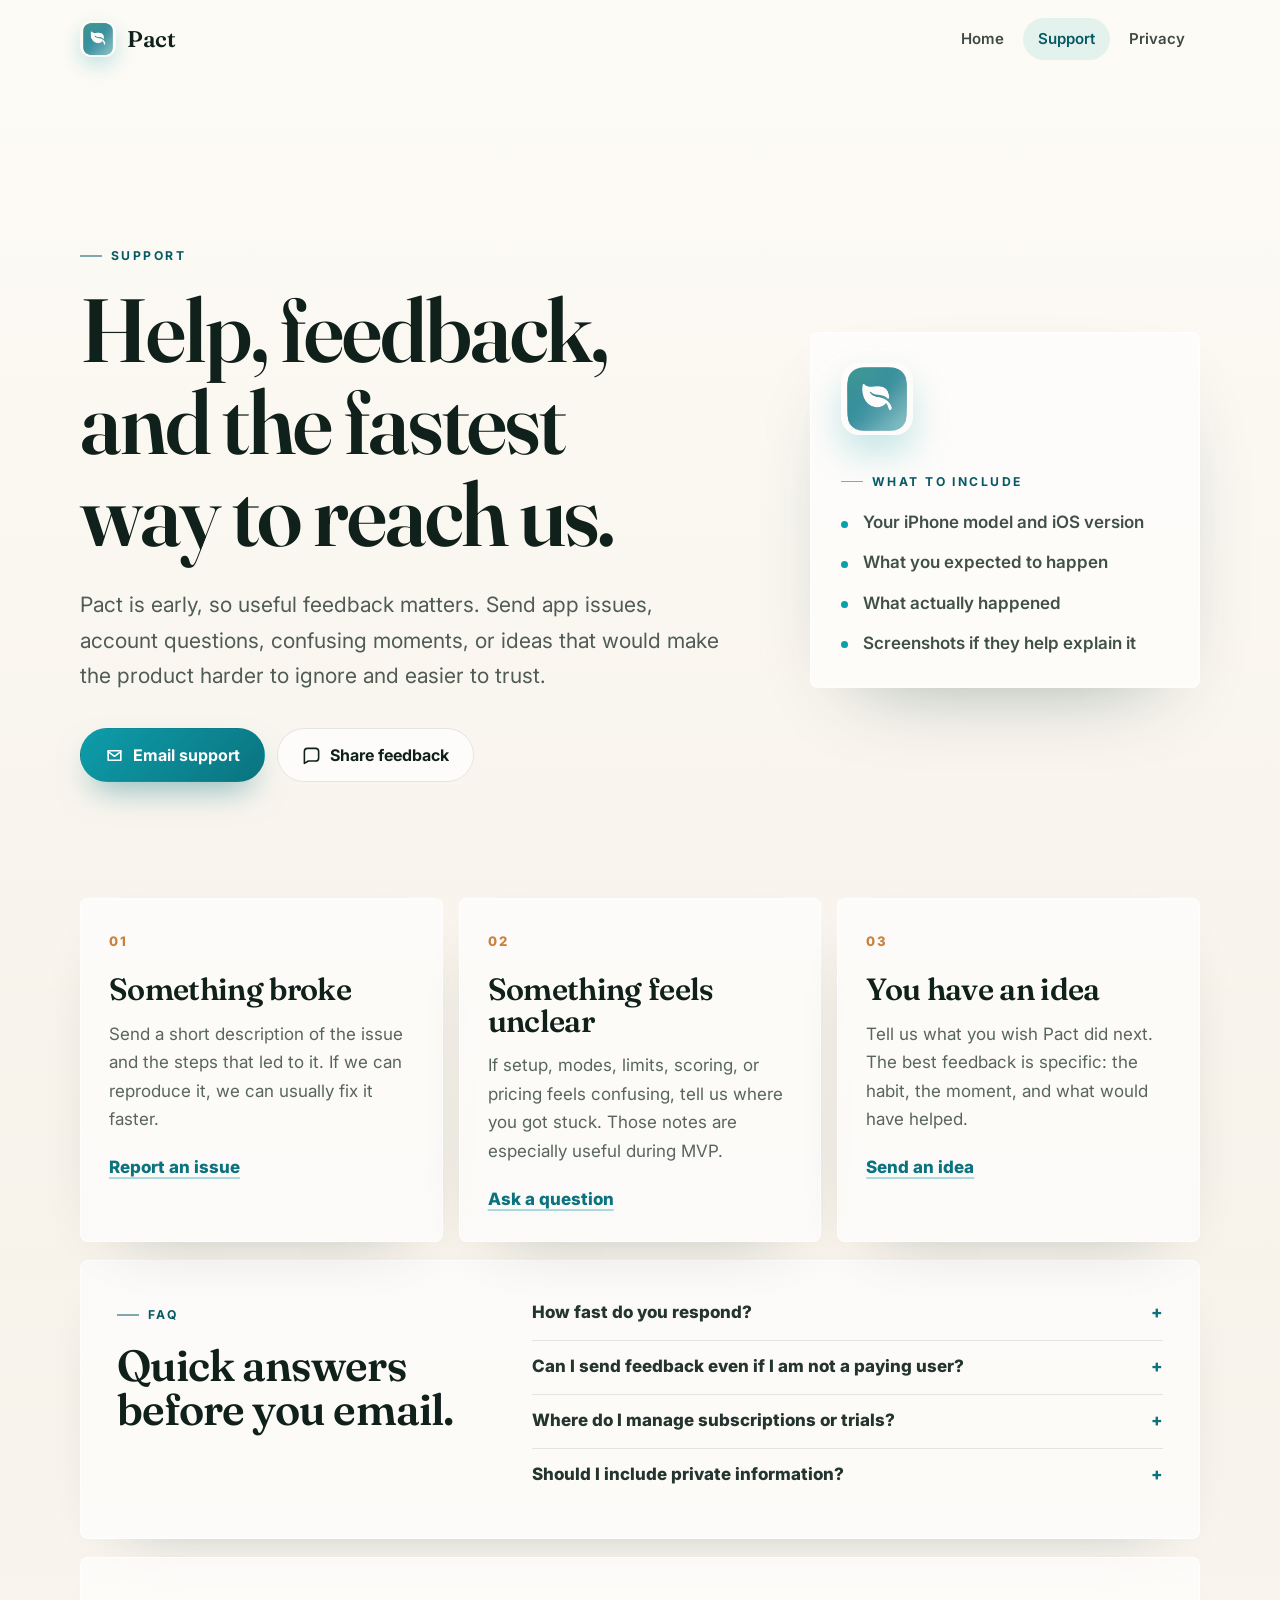
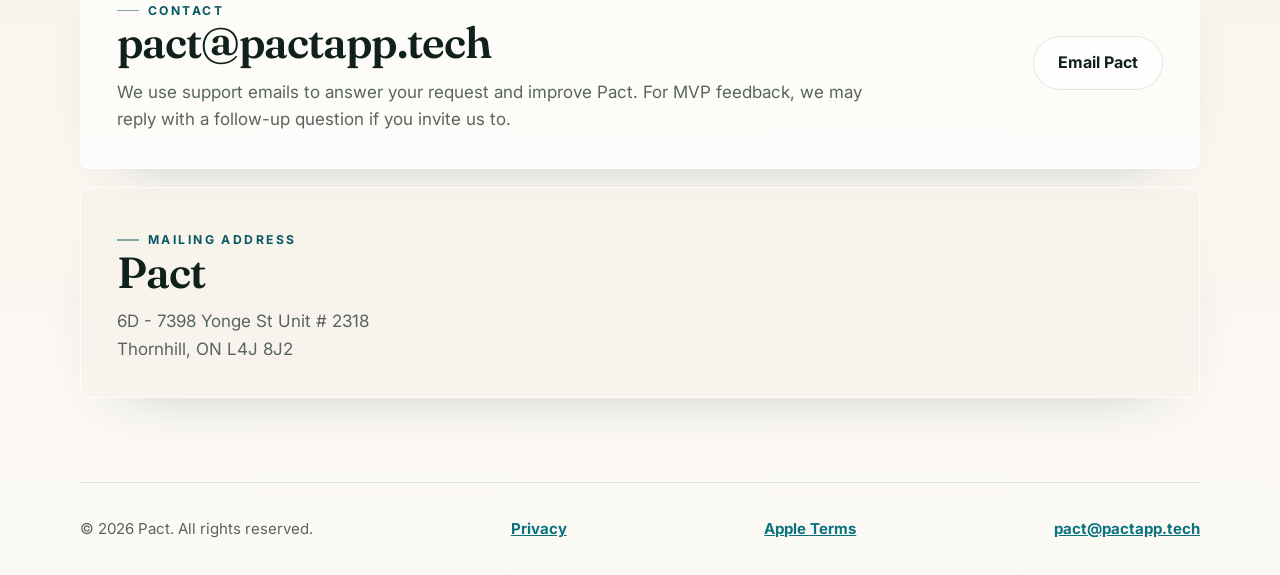
==== commit 25f4cd6c: "Improve support page scroll performance" ====
--- a/support/index.html
+++ b/support/index.html
@@ -9,7 +9,7 @@
     <link rel="preconnect" href="https://fonts.googleapis.com">
     <link rel="preconnect" href="https://fonts.gstatic.com" crossorigin>
     <link href="https://fonts.googleapis.com/css2?family=Fraunces:opsz,wght@9..144,400;9..144,500;9..144,600;9..144,700&family=Inter:wght@400;500;600;700;800&display=swap" rel="stylesheet">
-    <link rel="stylesheet" href="../assets/styles.css">
+    <link rel="stylesheet" href="../assets/styles.css?v=20260628-support-scroll">
   </head>
   <body>
     <header class="site-header">
--- a/assets/styles.css
+++ b/assets/styles.css
@@ -33,36 +33,7 @@
   font-size: 17px;
   line-height: 1.6;
   overflow-x: hidden;
-  background:
-    linear-gradient(118deg, transparent 0 16%, rgba(14, 157, 170, 0.12) 16% 27%, transparent 27% 100%),
-    linear-gradient(242deg, transparent 0 15%, rgba(201, 129, 61, 0.13) 15% 26%, transparent 26% 100%),
-    radial-gradient(62% 48% at 14% 4%, rgba(14, 157, 170, 0.2), transparent 72%),
-    radial-gradient(54% 46% at 90% 6%, rgba(127, 182, 173, 0.22), transparent 72%),
-    radial-gradient(72% 54% at 50% 110%, rgba(201, 129, 61, 0.18), transparent 70%),
-    linear-gradient(180deg, #fdfbf6 0%, #f7f2ea 58%, #fcfaf5 100%);
-  background-size: 120% 120%, 120% 120%, 100% 100%, 100% 100%, 100% 100%, 100% 100%;
-  animation: pageDrift 24s ease-in-out infinite alternate;
-}
-
-body::before {
-  position: fixed;
-  inset: 0;
-  z-index: -1;
-  content: "";
-  background-image:
-    linear-gradient(rgba(16, 32, 27, 0.03) 1px, transparent 1px),
-    linear-gradient(90deg, rgba(16, 32, 27, 0.03) 1px, transparent 1px);
-  background-size: 80px 80px;
-  mask-image: linear-gradient(to bottom, rgba(0, 0, 0, 0.72), transparent 82%);
-}
-
-@keyframes pageDrift {
-  from {
-    background-position: 0% 0%, 100% 0%, 0 0, 0 0, 0 0, 0 0;
-  }
-  to {
-    background-position: 18% 10%, 84% 8%, 0 0, 0 0, 0 0, 0 0;
-  }
+  background: linear-gradient(180deg, #fdfbf6 0%, #f7f2ea 58%, #fcfaf5 100%);
 }
 
 @media (prefers-reduced-motion: reduce) {
@@ -278,7 +249,6 @@
   border-radius: 8px;
   background: rgba(255, 255, 255, 0.62);
   box-shadow: 0 34px 90px -50px rgba(7, 48, 43, 0.46);
-  backdrop-filter: blur(18px);
 }
 
 .support-snapshot::before {
@@ -338,7 +308,6 @@
   border-radius: 8px;
   background: rgba(255, 255, 255, 0.64);
   box-shadow: 0 22px 64px -46px rgba(7, 48, 43, 0.44);
-  backdrop-filter: blur(18px);
 }
 
 .support-card {
@@ -532,7 +501,8 @@
   }
 
   .lede {
-    max-width: calc(100vw - 48px);
+    width: min(100%, 27ch);
+    max-width: 27ch;
     font-size: 1.02rem;
     line-height: 1.65;
   }
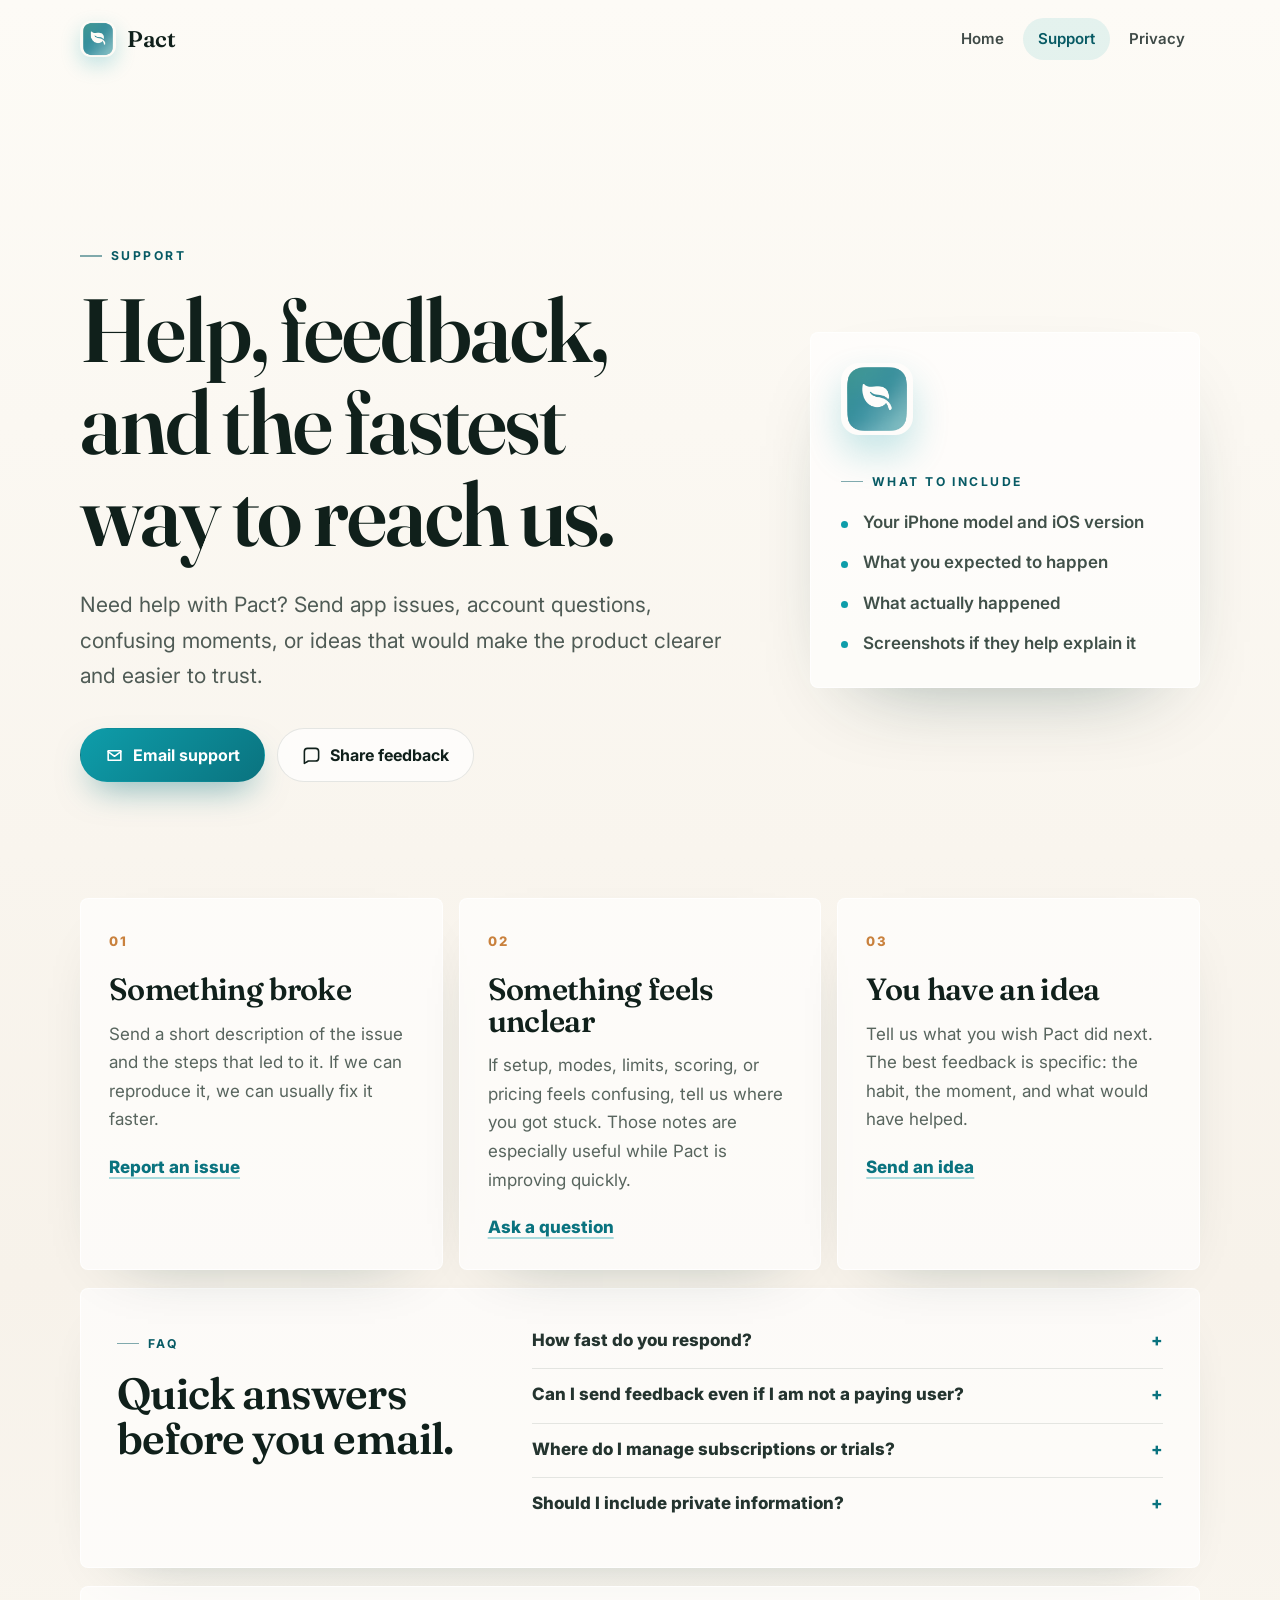
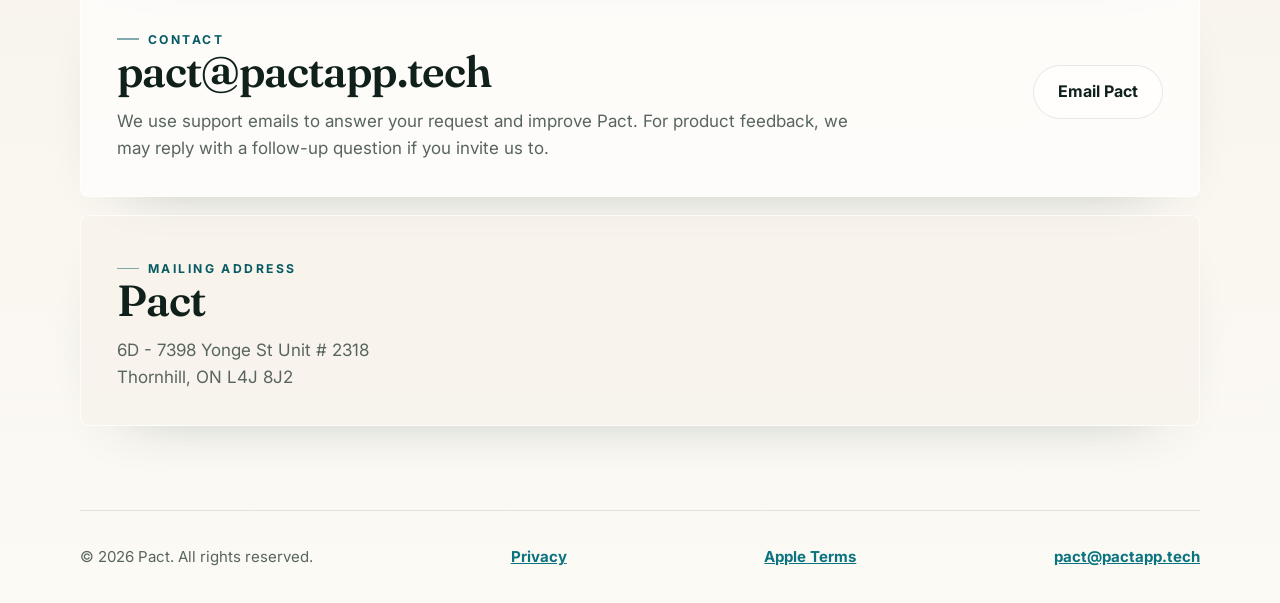
==== commit 4e1ca8a4: "Update Pact website copy" ====
--- a/support/index.html
+++ b/support/index.html
@@ -4,7 +4,7 @@
     <meta charset="utf-8">
     <meta name="viewport" content="width=device-width, initial-scale=1">
     <title>Support | Pact</title>
-    <meta name="description" content="Get help with Pact, send MVP feedback, or contact app support.">
+    <meta name="description" content="Get help with Pact, share feedback, or contact app support.">
     <link rel="icon" href="../assets/icon.png" type="image/png">
     <link rel="preconnect" href="https://fonts.googleapis.com">
     <link rel="preconnect" href="https://fonts.gstatic.com" crossorigin>
@@ -30,15 +30,15 @@
           <p class="eyebrow">Support</p>
           <h1>Help, feedback, and the fastest way to reach us.</h1>
           <p class="lede">
-            Pact is early, so useful feedback matters. Send app issues, account questions, confusing moments,
-            or ideas that would make the product harder to ignore and easier to trust.
+            Need help with Pact? Send app issues, account questions, confusing moments, or ideas that would
+            make the product clearer and easier to trust.
           </p>
           <div class="actions">
             <a class="button primary" href="mailto:pact@pactapp.tech?subject=Pact%20Support%20Request">
               <svg viewBox="0 0 24 24" aria-hidden="true"><path d="M4 6h16v12H4z"></path><path d="m4 7 8 6 8-6"></path></svg>
               Email support
             </a>
-            <a class="button secondary" href="mailto:pact@pactapp.tech?subject=Pact%20MVP%20Feedback&body=What%20were%20you%20trying%20to%20do%3F%0A%0AWhat%20felt%20confusing%20or%20missing%3F%0A%0AWould%20you%20be%20open%20to%20a%20follow-up%3F">
+            <a class="button secondary" href="mailto:pact@pactapp.tech?subject=Pact%20Feedback&body=What%20were%20you%20trying%20to%20do%3F%0A%0AWhat%20felt%20confusing%20or%20missing%3F%0A%0AWould%20you%20be%20open%20to%20a%20follow-up%3F">
               <svg viewBox="0 0 24 24" aria-hidden="true"><path d="M21 15a4 4 0 0 1-4 4H8l-5 3V7a4 4 0 0 1 4-4h10a4 4 0 0 1 4 4z"></path></svg>
               Share feedback
             </a>
@@ -73,7 +73,7 @@
           <h2>Something feels unclear</h2>
           <p>
             If setup, modes, limits, scoring, or pricing feels confusing, tell us where you got stuck.
-            Those notes are especially useful during MVP.
+            Those notes are especially useful while Pact is improving quickly.
           </p>
           <a class="text-link" href="mailto:pact@pactapp.tech?subject=Pact%20Question">Ask a question</a>
         </article>
@@ -120,7 +120,7 @@
           <p class="section-label">Contact</p>
           <h2>pact@pactapp.tech</h2>
           <p>
-            We use support emails to answer your request and improve Pact. For MVP feedback, we may reply
+            We use support emails to answer your request and improve Pact. For product feedback, we may reply
             with a follow-up question if you invite us to.
           </p>
         </div>
